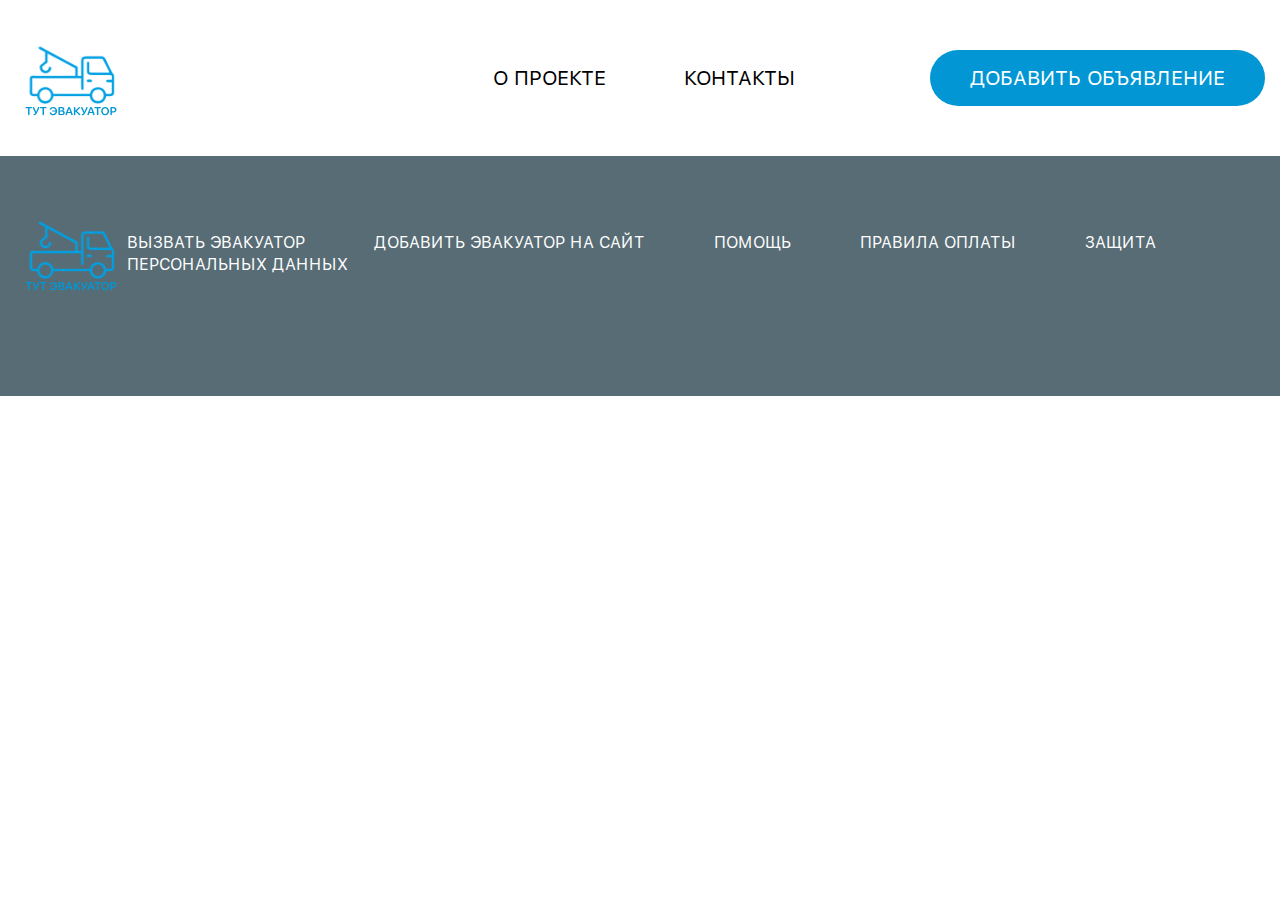
==== advertisement.html @ 6f5e9602 "Finished with index.html file" ====
<!DOCTYPE html>
<html lang="ru">

<head>
	<title>ТУТ ЭВАКУАТОР</title>
	<meta http-equiv="Content-type" content="text/html;charset=UTF-8" />
	<meta name="format-detection" content="telephone=no">
	<meta http-equiv="X-UA-Compatible" content="IE=edge">
	<link rel="stylesheet" href="https://cdn.jsdelivr.net/npm/swiper@10/swiper-bundle.min.css" />
	<link rel="stylesheet" href="css/style.css" />
	<!-- <link rel="icon" href="img/" type="image/x-icon"> -->
	<meta name="viewport" content="width=device-width, initial-scale=1.0, maximum-scale=1.0, user-scalable=0" />
</head>

<body>
	<div class="wrapper">
		<header class="header">
			<div class="header_container">
				<div class="header__content">
					<a href="./index.html"><img class="header__logo" src="./assets/img/Logo.svg"></img></a>
					<div class="header__menu menu">
						<div class="menu__icon icon-menu">
							<a href="##"><span>о проекте</span></a>
							<a href="##"><span>контакты</span></a>
						</div>
						<nav class="menu__body">
							<ul class="menu__list">
								<li><a href="##" style="text-transform: uppercase;" class="menu__link">о проекте</a></li>
								<li><a href="##" style="text-transform: uppercase;" class="menu__link">контакты</a></li>
							</ul>
						</nav>
						<a href="##" style="text-transform: uppercase;" class="default__btn header__btn">Добавить
							объявление</a>
					</div>
				</div>
			</div>
		</header>
		<main class="main">

		</main>
		<footer class="footer">
			<div class="footer__content __container">
				<img src="./assets/img/Logo.svg" alt="Logotype">
				<nav>
					<a href="##">Вызвать эвакуатор</a>
					<a href="##">Добавить эвакуатор на сайт</a>
					<a href="##">Помощь</a>
					<a href="##">Правила оплаты</a>
					<a href="##">Защита персональных данных</a>
				</nav>
			</div>
		</footer>
	</div>
	<!-- Подключаем Swiper -->
	<script src="https://cdn.jsdelivr.net/npm/swiper@10/swiper-bundle.min.js"></script>
	<!-- Подключаем файл JS скриптов -->
	<script src="./js/script.js"></script>
	<!-- <script src="js/headerSwiper.js"></script> -->
</body>

</html>
---- css/style.css ----
@charset "UTF-8";
/*Обнуление*/
* {
  padding: 0;
  margin: 0;
  border: 0;
}

*, *:before, *:after {
  box-sizing: border-box;
}

:focus, :active {
  outline: none;
}

a:focus, a:active {
  outline: none;
}

nav, footer, header, aside {
  display: block;
}

html, body {
  height: 100%;
  width: 100%;
  font-size: 100%;
  line-height: 1;
  font-size: 14px;
  -ms-text-size-adjust: 100%;
  -moz-text-size-adjust: 100%;
  -webkit-text-size-adjust: 100%;
}

input, button, textarea {
  font-family: inherit;
}

input::-ms-clear {
  display: none;
}

button {
  cursor: pointer;
}

button::-moz-focus-inner {
  padding: 0;
  border: 0;
}

a, a:visited {
  text-decoration: none;
}

a:hover {
  text-decoration: none;
}

ul li {
  list-style: none;
}

img {
  vertical-align: top;
}

h1, h2, h3, h4, h5, h6 {
  font-size: inherit;
  font-weight: inherit;
}

/*--------------------*/
:root {
  --white-color: #ffffff;
  --blue-color: #0297d4;
  --black-color: #000000;
  --yellow-color: #fff5cc;
  --grey-color: #f2f4f8;
  --lightblue-color: #36acde;
  --darkblue-color: #077aa9;
  --bluetext-color: #6ad3ff;
  --darkgreen-color: #586c75;
  --grey-background: #f5f5f5;
}

.header_container {
  position: relative;
  top: 0;
  left: 0;
  max-width: 1720px;
  margin: 0 auto;
  padding: 0 15px;
  background-color: var(--white-color);
}

.header__content {
  display: flex;
  height: 156px;
  align-items: center;
  justify-content: space-between;
}

.header__logo {
  cursor: pointer;
}

.menu {
  display: flex;
  align-items: center;
  gap: 135px;
}

.menu__icon {
  display: none;
}

.menu__list {
  display: flex;
}
.menu__list :not(:last-child) {
  margin-right: 78px;
}

.menu__link {
  color: var(--black-color);
  font-size: 20px;
  font-weight: 400;
  line-height: 120%;
  text-transform: uppercase;
}

.default__btn {
  background-color: var(--blue-color);
  color: var(--white-color);
  padding: 16px 36px;
  height: 56px;
  width: 335px;
  text-transform: uppercase;
  font-size: 20px;
  line-height: 120%;
  border: none;
  text-align: center;
  border-radius: 50px;
  transition: background-color 0.3s ease 0s;
}

.default__btn:hover {
  background-color: var(--lightblue-color);
}

.default__btn:focus:active {
  background-color: var(--darkblue-color);
}

:root {
  --white-color: #ffffff;
  --blue-color: #0297d4;
  --black-color: #000000;
  --yellow-color: #fff5cc;
  --grey-color: #f2f4f8;
  --lightblue-color: #36acde;
  --darkblue-color: #077aa9;
  --bluetext-color: #6ad3ff;
  --darkgreen-color: #586c75;
  --grey-background: #f5f5f5;
}

.footer {
  background-color: var(--darkgreen-color);
  height: 240px;
  padding-top: 41px;
}

.footer__content {
  display: flex;
  align-items: center;
  justify-content: space-between;
}
.footer__content > nav > a:not(:last-child) {
  margin-right: 63px;
}
.footer__content > nav > a {
  color: var(--white-color);
  font-size: 16px;
  font-weight: 400;
  line-height: 118.75%;
  text-transform: uppercase;
}

:root {
  --white-color: #ffffff;
  --blue-color: #0297d4;
  --black-color: #000000;
  --yellow-color: #fff5cc;
  --grey-color: #f2f4f8;
  --lightblue-color: #36acde;
  --darkblue-color: #077aa9;
  --bluetext-color: #6ad3ff;
  --darkgreen-color: #586c75;
  --grey-background: #f5f5f5;
}

[class*=__container] {
  max-width: 1430px;
  margin: 0 auto;
  padding: 0 15px;
}

body._lock {
  overflow: hidden;
}

.wrapper {
  overflow: hidden;
  display: flex;
  flex-direction: column;
  min-height: 100%;
}

body {
  font-family: SFProText;
  font-size: 20px;
}

:root {
  --white-color: #ffffff;
  --blue-color: #0297d4;
  --black-color: #000000;
  --yellow-color: #fff5cc;
  --grey-color: #f2f4f8;
  --lightblue-color: #36acde;
  --darkblue-color: #077aa9;
  --bluetext-color: #6ad3ff;
  --darkgreen-color: #586c75;
  --grey-background: #f5f5f5;
}

.banner {
  background-color: var(--grey-background);
}

.banner-bg {
  position: relative;
  height: 142px;
  width: 100%;
  background-color: var(--darkgreen-color);
}
.banner-bg span {
  text-decoration: underline;
  color: var(--bluetext-color);
}

.banner-bg h1 {
  position: absolute;
  width: 100%;
  height: 100%;
  top: 0;
  left: 0;
  color: var(--white-color);
  font-size: 50px;
  line-height: 120%;
  letter-spacing: 0%;
  font-weight: 600;
  display: flex;
  justify-content: center;
  align-items: center;
}

.banner-bg_bottom,
.banner-bg_top {
  background-position: center;
  background-size: contain;
  background-repeat: repeat;
  height: 71px;
  width: 100%;
}

.banner-bg_top {
  background-image: url("../../assets/icon/truck1.png");
}

.banner-bg_bottom {
  background-image: url("../../assets/icon/truck2.png");
}

.banner__content {
  padding: 90px 0 80px 0;
}

.banner__list {
  list-style-type: none;
}
.banner__list > li:not(:last-child) {
  margin-bottom: 44px;
}

.banner__list-item {
  width: 100%;
  height: 526px;
  background-color: var(--white-color);
  border: none;
  border-radius: 20px;
  box-shadow: 2px 2px 10px 2px rgba(39, 52, 58, 0.15);
  padding: 40px 48px;
  display: flex;
  flex-direction: column;
  gap: 28px;
}
.banner__list-item p {
  color: var(--black-color);
  font-size: 32px;
  font-weight: 600;
  line-height: 118.75%;
}
.banner__list-item span {
  color: var(--black-color);
  font-size: 20px;
  font-weight: 400;
  line-height: 120%;
}

.banner__block {
  display: flex;
  gap: 28px;
}

.ev-param {
  list-style-type: none;
}
.ev-param > li:not(:last-child) {
  margin-bottom: 12px;
}

.ev-param-item {
  display: flex;
  justify-content: space-between;
  align-items: center;
  height: 56px;
  width: 498px;
  padding: 16px 20px;
  background-color: var(--grey-color);
  border: none;
  border-radius: 10px;
}
.ev-param-item span {
  color: #777777;
  font-size: 20px;
  font-weight: 400;
  line-height: 120%;
}
.ev-param-item span:last-child {
  font-weight: 600;
}

.banner__btn-block {
  width: 100%;
  display: flex;
  flex-direction: column;
}
.banner__btn-block a {
  display: flex;
  justify-content: center;
  gap: 12px;
  align-items: center;
}
.banner__btn-block > a:nth-child(2) {
  gap: 8px;
}

.banner-btn:not(:last-child) {
  margin-bottom: 12px;
}

.banner__btn-block a:nth-child(2) {
  margin-bottom: 21px;
}

.banner__stop {
  background-color: var(--yellow-color);
  border: none;
  border-radius: 10px;
  height: 92px;
  display: flex;
  flex-direction: column;
  gap: 12px;
  padding: 16px 20px;
  margin-bottom: 21px;
}
.banner__stop > span:nth-child(1) {
  display: flex;
  gap: 8px;
  align-items: center;
  color: #777777;
  font-weight: 400;
  line-height: 120%;
}
.banner__stop > span:nth-child(2) {
  color: #1b1e1f;
  font-weight: 400;
  line-height: 120%;
}

.ev-btn {
  background-color: inherit;
  border-radius: 50px;
  box-sizing: border-box;
  height: 69px;
  border: 1px solid var(--blue-color);
  padding: 16px 36px;
  display: flex;
  flex-direction: column;
  text-align: center;
  gap: 4px;
  transition: all 0.3s ease 0s;
}
.ev-btn > span:first-child {
  color: var(--blue-color);
  font-size: 12px;
  font-weight: 500;
  line-height: 116.6666666667%;
}
.ev-btn > span:last-child {
  color: var(--blue-color);
  font-size: 16px;
  font-weight: 400;
  text-decoration-line: underline;
  line-height: 118.75%;
}

.ev-btn:hover {
  background-color: var(--blue-color);
}
.ev-btn:hover span {
  color: var(--white-color);
}

.ev-btn:focus:active {
  background-color: var(--darkblue-color);
}
.ev-btn:focus:active span {
  color: var(--white-color);
}

.banner__page-list {
  margin-top: 60px;
  display: flex;
  justify-content: center;
}
.banner__page-list a {
  width: 52px;
  height: 52px;
  border-radius: 6px;
  border: 1px solid var(--blue-color);
  color: var(--blue-color);
  font-size: 26px;
  font-weight: 600;
  line-height: 119.2307692308%;
  text-align: center;
  text-transform: uppercase;
  padding: 10px;
}
.banner__page-list a > li {
  display: flex;
  justify-content: center;
}
.banner__page-list a:not(:last-child) {
  margin-right: 18px;
}
.banner__page-list a:nth-child(1) {
  background-color: var(--blue-color);
  color: var(--white-color);
}
.banner__page-list a:last-child {
  padding: 13px 10px 10px 10px;
}

.callCheaply__banner {
  position: relative;
}

.banner-info {
  position: absolute;
  height: 100%;
  top: 0;
  left: 50%;
  transform: translate(-50%, 0%);
  display: flex;
  min-width: 1430px;
  justify-content: center;
  align-items: center;
}
.banner-info p {
  color: var(--white-color);
  font-size: 40px;
  font-weight: 600;
  line-height: 120%;
  margin: 0 121px 0 11px;
}

.callCheaply__container {
  padding: 95px 15px 69px 15px;
}

.callCheaply__content {
  display: flex;
  justify-content: space-between;
}

.callCheaply__block-text {
  max-width: 698px;
}

.block-text {
  display: flex;
  flex-direction: column;
  gap: 48px;
  align-items: center;
  padding: 10px 0;
}

.block-text__title {
  color: var(--dark-color);
  font-size: 40px;
  font-weight: 600;
  line-height: 120%;
}

.block-text__text {
  font-weight: 400;
  font-size: 26px;
  line-height: 119.2307692308%;
}

.needToKnow {
  background-color: var(--yellow-color);
}

.needToKnow__container {
  padding: 100px 15px;
}

.needToKnow__content {
  display: flex;
  flex-direction: column;
}
.needToKnow__content h2 {
  color: var(--dark-color);
  font-size: 40px;
  font-weight: 600;
  line-height: 120%;
  margin-bottom: 48px;
}

.needToKnow__images {
  display: flex;
  width: 1055px;
  justify-content: space-between;
  margin: 0 auto;
  margin-bottom: 32px;
}

.needToKnow__blocktext {
  display: flex;
  gap: 40px;
}
.needToKnow__blocktext > p {
  width: 680px;
  font-size: 26px;
  font-weight: 400;
  line-height: 119.2307692308%;
}

.price {
  background-color: #f3f6f9;
}

.price__container {
  padding-top: 100px;
  padding-bottom: 100px;
}

.price__content {
  display: flex;
  flex-direction: column;
}
.price__content h2 {
  color: var(--dark-color);
  font-size: 40px;
  font-weight: 600;
  line-height: 120%;
  margin-bottom: 48px;
}
.price__content p {
  color: var(--dark-color);
  font-size: 26px;
  font-weight: 400;
  line-height: 119.2307692308%;
  margin-bottom: 105px;
}
.price__content p > span {
  font-weight: 600;
  font-size: 26px;
  line-height: 1px;
}

.price__block-columns {
  display: flex;
  gap: 24px;
}

.price__column-block {
  position: relative;
  width: 332px;
  height: 271px;
  background-color: var(--blue-color);
  border-radius: 20px;
  padding: 31px 20px 70px 20px;
  display: flex;
  flex-direction: column;
  gap: 17px;
  z-index: 10;
}
.price__column-block h3 {
  color: var(--white-color);
  font-size: 20px;
  font-weight: 600;
  line-height: 120%;
  text-align: center;
}
.price__column-block p {
  color: var(--white-color);
  font-size: 18px;
  font-weight: 400;
  line-height: 116.6666666667%;
  text-align: center;
}

.price-column canvas {
  position: absolute;
  width: 100%;
  z-index: -1;
  height: 100%;
  top: -75px;
  left: 50%;
  transform: translate(-50%, 0);
  background-image: url("../../assets/icon/1.svg");
  background-repeat: no-repeat;
  background-position: center 20%;
  background-size: auto;
  width: 149px;
  height: 149px;
  border-radius: 50%;
  background-color: var(--blue-color);
}

.block-canvas-2 canvas {
  background-image: url("../../assets/icon/2.svg");
}

.block-canvas-3 canvas {
  background-image: url("../../assets/icon/3.svg");
}

.block-canvas-4 canvas {
  background-image: url("../../assets/icon/4.svg");
}

.advantages {
  position: relative;
}

.advantages__container {
  padding-top: 100px;
}

.advantages__content {
  display: flex;
  flex-direction: column;
}

.advantages__title {
  color: var(--dark-color);
  font-size: 40px;
  font-weight: 600;
  line-height: 120%;
  margin-bottom: 48px;
}

.advantages__blocktext {
  display: flex;
  margin-bottom: 100px;
}

.advantages__ls {
  max-width: 804px;
}

.advantages__subtitle {
  color: var(--dark-color);
  font-size: 24px;
  font-weight: 400;
  line-height: 119.2307692308%;
  margin-bottom: 32px;
}
.advantages__subtitle > span {
  font-size: 26px;
  font-weight: 600;
  line-height: 119.2307692308%;
}

.advantages__list {
  padding-left: 45px;
}

.advantages__list li {
  list-style-image: url("../../assets/icon/Done.svg");
}

.advantages__list-item {
  color: var(--dark-color);
  font-size: 22px;
  font-weight: 400;
  line-height: 119.2307692308%;
}
.advantages__list-item:not(:last-child) {
  margin-bottom: 32px;
}

.advantages__ticket-block {
  display: flex;
  justify-content: space-between;
}
.advantages__ticket-block > li {
  padding: 48px;
  background-color: var(--yellow-color);
  width: 684px;
  height: 593px;
  display: flex;
  flex-direction: column;
  border: none;
  border-radius: 20px;
}
.advantages__ticket-block > li > p {
  color: var(--dark-color);
  font-size: 26px;
  font-weight: 600;
  line-height: 119.2307692308%;
  margin-bottom: 32px;
}
.advantages__ticket-block > li > span {
  color: var(--dark-color);
  font-size: 26px;
  font-weight: 400;
  line-height: 119.2307692308%;
}

.weight {
  margin-top: -163px;
  background-color: #f3f6f9;
  padding-bottom: 100px;
}

.weight__container {
  padding-top: 263px;
}

.weight__title {
  color: var(--dark-color);
  font-size: 40px;
  font-weight: 600;
  line-height: 120%;
  margin-bottom: 48px;
}

.weight__subtitle {
  color: var(--dark-color);
  font-size: 26px;
  font-weight: 400;
  line-height: 119.2307692308%;
  margin-bottom: 32px;
}
.weight__subtitle > span {
  font-weight: 600;
}

.swiper {
  max-width: 1400px;
  margin: 0 auto;
  height: 720px;
}

.swiper-slide {
  max-width: 684px;
  height: 682px;
  background-color: var(--white-color);
  padding: 40px;
  border: none;
  border-radius: 20px;
  display: flex;
  flex-direction: column;
  gap: 20px;
}
.swiper-slide > p {
  color: var(--dark-color);
  font-size: 20px;
  font-weight: 600;
  line-height: 120%;
}
.swiper-slide > img {
  width: 604px;
  height: 322px;
}
.swiper-slide > span {
  color: var(--dark-color);
  font-size: 20px;
  font-weight: 400;
  line-height: 120%;
}

.swiper-horizontal > .swiper-pagination-bullets,
.swiper-pagination-bullets.swiper-pagination-horizontal,
.swiper-pagination-custom,
.swiper-pagination-fraction {
  bottom: var(--swiper-pagination-bottom, 0px);
}

.answer {
  background-color: var(--yellow-color);
}

.answer__content {
  display: flex;
  flex-direction: column;
}

.answer__block-top {
  display: flex;
}
.answer__block-top > img {
  flex: 1 0 100%;
}

.answer__blocktext {
  margin-top: 80px;
  flex: 1 0 50%;
}
.answer__blocktext > p {
  max-width: 644px;
  color: var(--dark-color);
  font-size: 24px;
  font-weight: 400;
  line-height: 119.2307692308%;
  margin-bottom: 32px;
}

.answer__title {
  max-width: 644px;
  color: var(--dark-color);
  font-size: 40px;
  font-weight: 700;
  line-height: 120%;
  margin-bottom: 32px;
}

.answer__list {
  padding-left: 45px;
}

.answer__list li {
  list-style-image: url("../../assets/icon/Done.svg");
}

.answer__list-item {
  max-width: 631px;
  font-size: 24px;
  font-weight: 400;
  line-height: 129.1666666667%;
}
.answer__list-item:not(:last-child) {
  margin-bottom: 32px;
}

.answer__block-bottom {
  display: flex;
}
.answer__block-bottom > img {
  flex: 0 1 auto;
}

.bottom-ls {
  display: flex;
  justify-content: flex-end;
  flex: 0 1 50%;
}
.bottom-ls > img {
  margin-left: -100px;
}

.answer__title-2 {
  width: 644px;
}

.bottom-rs {
  max-width: 644px;
  padding-top: 60px;
  padding-left: 56px;
  flex: 0 1 50%;
}
.bottom-rs > p {
  font-size: 24px;
  font-weight: 500;
  line-height: 31px;
  margin-bottom: 24px;
}

.faq {
  background-color: #f3f6f9;
}

.faq__container {
  padding-top: 106px;
  padding-bottom: 100px;
}

.faq__content {
  width: 100%;
}

.tabs__items {
  display: flex;
}

.tabs__item {
  height: 78px;
  width: 275px;
  border-radius: 20px 20px 0px 0px;
  display: flex;
  justify-content: center;
  align-items: center;
  color: var(--dark-color);
  font-size: 28px;
  font-weight: 400;
  line-height: 135.7142857143%;
}
.tabs__item > span {
  position: relative;
  z-index: 2;
}

.tabs__body {
  padding: 48px 60px 60px 60px;
  background-color: var(--white-color);
  border-radius: 0px 20px 20px 20px;
}

.tabs__block {
  position: relative;
  display: none;
  background-color: var(--white-color);
}
.tabs__block:target {
  display: block;
}
.tabs__block::before {
  content: "";
  height: 78px;
  width: 275px;
  position: absolute;
  top: -126px;
  border-radius: 20px 20px 0px 0px;
}
.tabs__block:nth-child(1)::before {
  background-color: var(--white-color);
  left: -60px;
}
.tabs__block:nth-child(2)::before {
  background-color: var(--white-color);
  left: 216px;
}
.tabs__block > span:last-child {
  font-size: 22px;
  font-weight: 400;
  line-height: 119.2307692308%;
}

.faq__title {
  color: var(--dark-color);
  font-size: 40px;
  font-weight: 600;
  line-height: 120%;
  margin-bottom: 32px;
}

.faq__subtitle {
  color: var(--dark-color);
  font-size: 22px;
  font-weight: 400;
  line-height: 119.2307692308%;
  margin-bottom: 28px;
}
.faq__subtitle > span {
  font-weight: 600;
}

.faq__list li {
  list-style-image: url("../../assets/icon/Done.svg");
  margin-bottom: 29px;
}

.faq__list-item {
  margin-left: 45px;
}
.faq__list-item:not(:last-child) {
  margin-bottom: 17px;
}

.faq__textblock {
  color: var(--dark-color);
  font-size: 22px;
  font-weight: 400;
  line-height: 119.2307692308%;
  margin-bottom: 28px;
}
.faq__textblock > span {
  font-weight: 600;
}

.item-how-list {
  margin: 0px;
  padding-left: 45px;
  line-height: 31px;
}

.item-how-list:not(:last-child) {
  margin-bottom: 24px;
}

.choose-1 {
  background-image: url("../../assets/icon/num1.svg");
  background-repeat: no-repeat;
  background-size: contain;
  background-position: left center;
}

.choose-2 {
  background-image: url("../../assets/icon/num2.svg");
  background-repeat: no-repeat;
  background-size: contain;
  background-position: left center;
}

.choose-3 {
  background-image: url("../../assets/icon/num3.svg");
  background-repeat: no-repeat;
  background-size: contain;
  background-position: left center;
}

.choose-4 {
  background-image: url("../../assets/icon/num4.svg");
  background-repeat: no-repeat;
  background-size: auto;
  background-position: left top;
}

.choose-5 {
  background-image: url("../../assets/icon/num5.svg");
  background-repeat: no-repeat;
  background-size: contain;
  background-position: left center;
}

.choose-6 {
  background-image: url("../../assets/icon/num6.svg");
  background-repeat: no-repeat;
  background-size: contain;
  background-position: left center;
}

.choose-7 {
  background-image: url("../../assets/icon/num7.svg");
  background-repeat: no-repeat;
  background-size: contain;
  background-position: left center;
}

@font-face {
  font-family: "SFProRounded";
  src: url("../../assets/fonts/SF-Pro-Rounded-Semibold.woff2") format("woff2");
  font-style: normal;
  font-weight: 600;
}
@font-face {
  font-family: "SFProText";
  src: url("../../assets/fonts/SF-Pro-Text-Regular.woff2") format("woff2");
  font-style: normal;
  font-weight: 400;
}
@font-face {
  font-family: "SFProText";
  src: url("../../assets/fonts/SF-Pro-Text-Medium.woff2") format("woff2");
  font-style: normal;
  font-weight: 500;
}
@font-face {
  font-family: "SFProText";
  src: url("../../assets/fonts/SF-Pro-Text-Semibold.woff2") format("woff2");
  font-style: normal;
  font-weight: 600;
}
@font-face {
  font-family: "SFProText";
  src: url("../../assets/fonts/SF-Pro-Text-Bold.woff2") format("woff2");
  font-style: normal;
  font-weight: 700;
}
:root {
  --white-color: #ffffff;
  --blue-color: #0297d4;
  --black-color: #000000;
  --yellow-color: #fff5cc;
  --grey-color: #f2f4f8;
  --lightblue-color: #36acde;
  --darkblue-color: #077aa9;
  --bluetext-color: #6ad3ff;
  --darkgreen-color: #586c75;
  --grey-background: #f5f5f5;
}
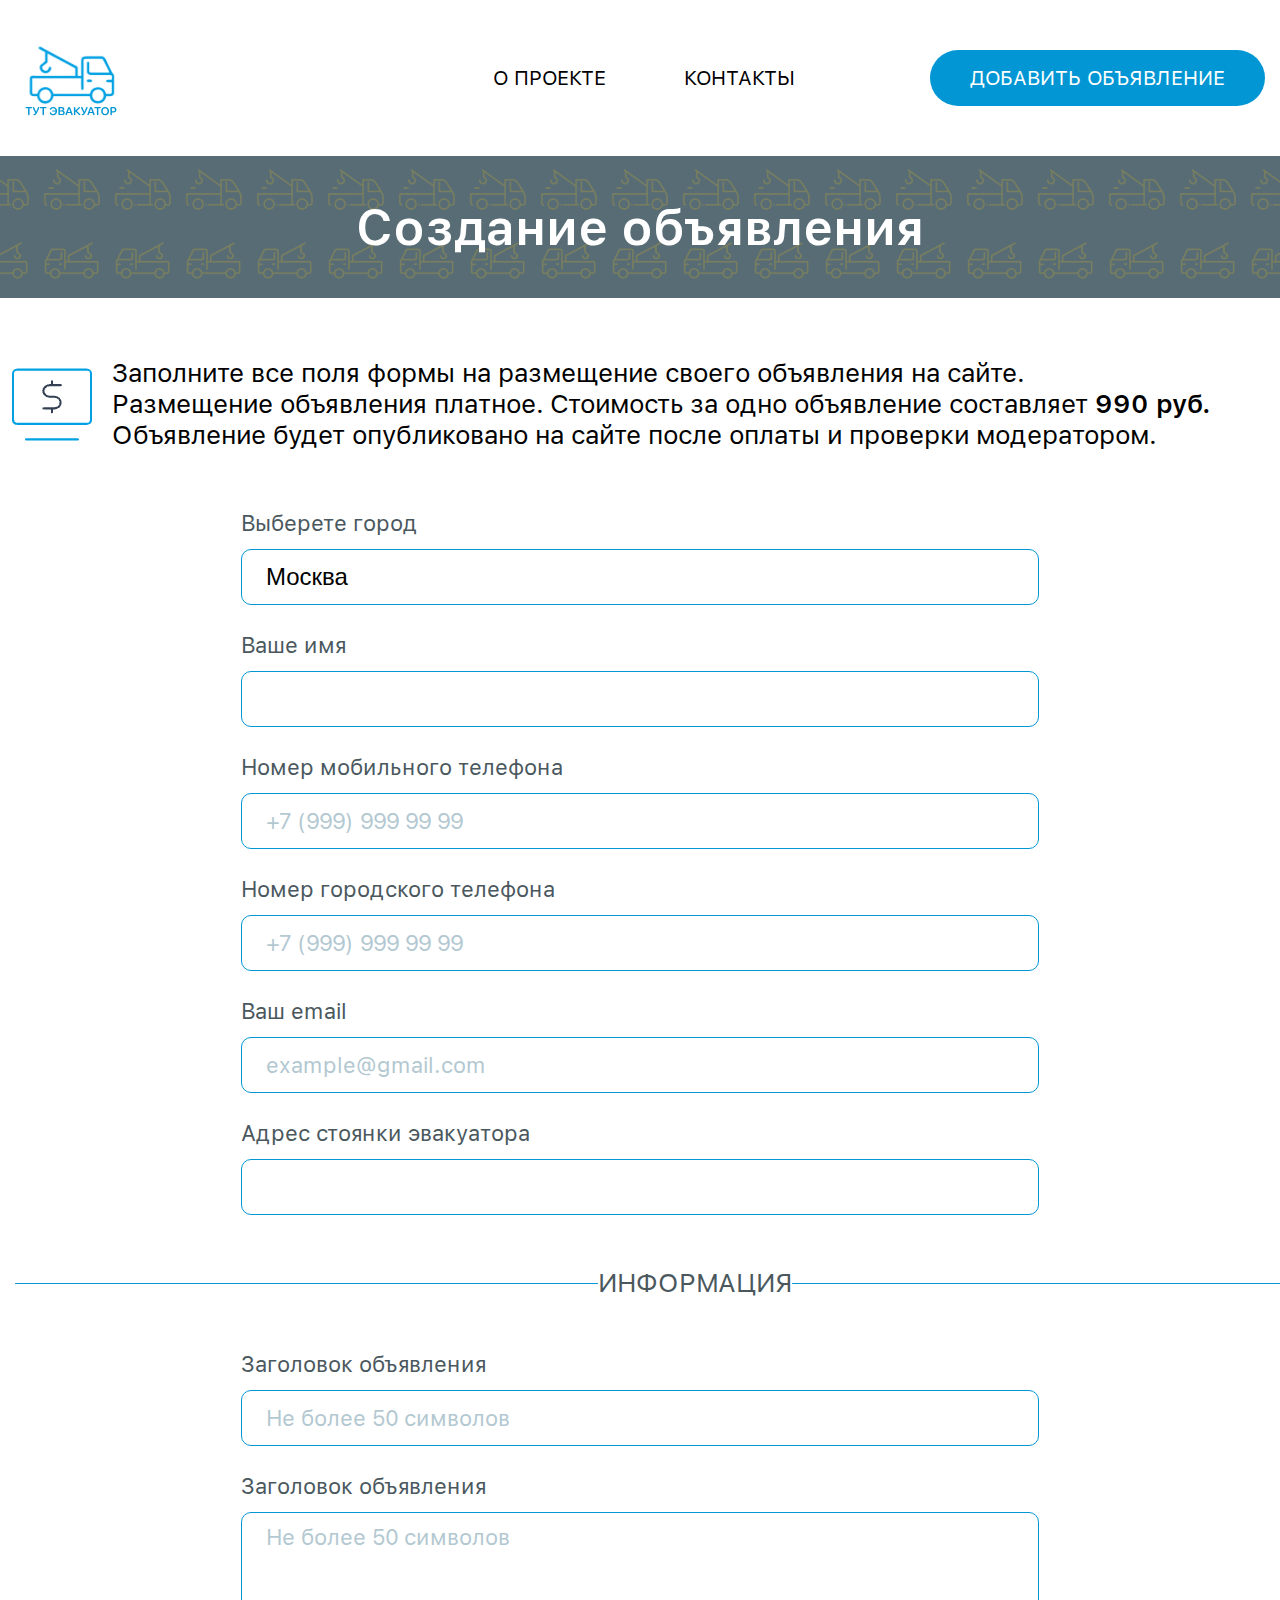
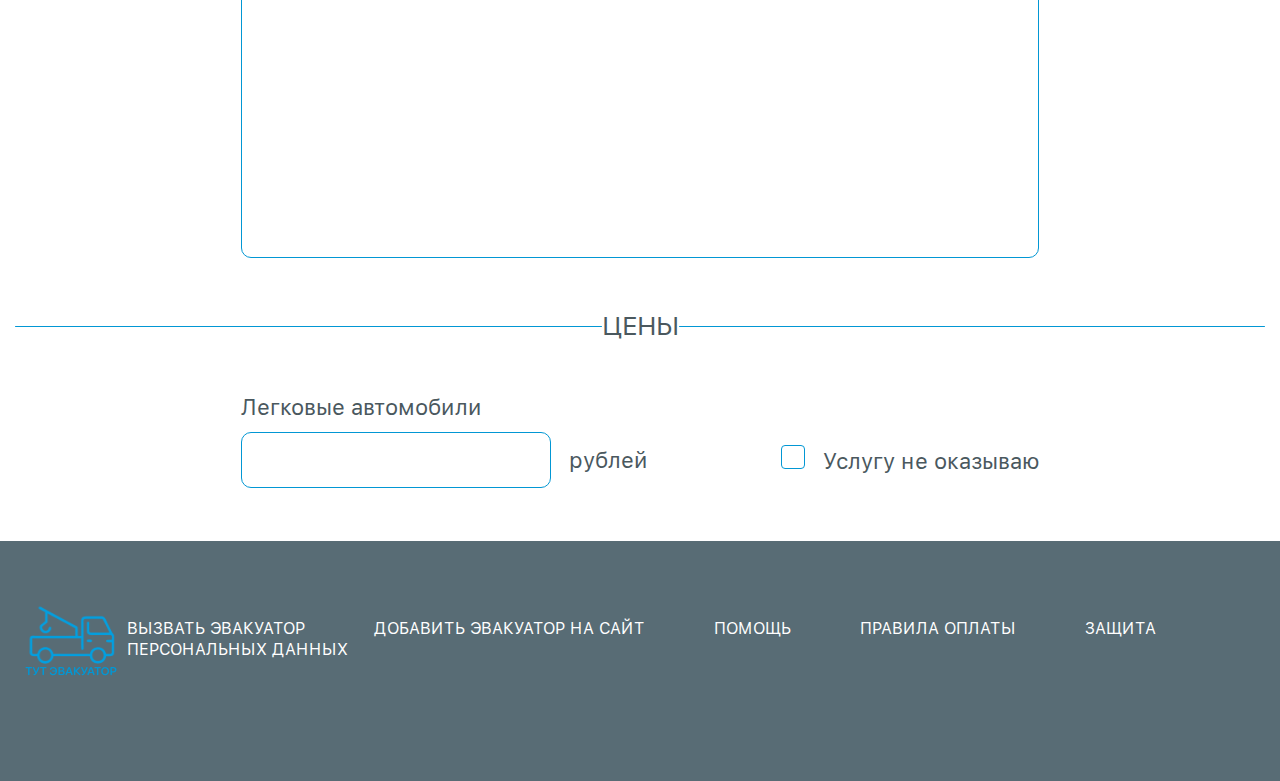
==== commit 3f4170f5: "Work with second page" ====
--- a/advertisement.html
+++ b/advertisement.html
@@ -36,7 +36,91 @@
 			</div>
 		</header>
 		<main class="main">
-
+			<section class="form">
+				<div class="banner-bg">
+					<div class="banner-bg_top"></div>
+					<div class="banner-bg_bottom"></div>
+					<h2>Создание объявления</h2>
+				</div>
+				<div class="form__info __container">
+					<img src="./assets/icon/marketeq_money-alt-1.png" alt="info_image">
+					<p>
+						Заполните все поля формы на размещение своего объявления на сайте. <br>
+						Размещение объявления платное. Стоимость за одно объявление составляет <span>990 руб.</span><br>
+						Объявление будет опубликовано на сайте после оплаты и проверки модератором.
+					</p>
+				</div>
+				<form action="#" id="form" class="form__body &_container">
+					<div class="form__item">
+						<label for="formCity" class="form__label">Выберете город</label>
+						<select id="formCity" type="text" aria-valuenow="Москва" name="city" class="form__input">
+							<option value="Москва">Москва</option>
+							<option value="Пермь">Пермь</option>
+						</select>
+					</div>
+					<div class="form__item">
+						<label for="formName" class="form__label">Ваше имя</label>
+						<input id="formName" type="text" name="name" class="form__input _req" required>
+					</div>
+					<div class="form__item">
+						<label for="formNum" class="form__label">Номер мобильного телефона</label>
+						<input id="formNum" placeholder="+7 (999) 999 99 99" type="number" name="telephone"
+							class="form__input _req" required>
+					</div>
+					<div class="form__item">
+						<label for="formNumCity" class="form__label">Номер городского телефона</label>
+						<input id="formNumCity" placeholder="+7 (999) 999 99 99" type="number" name="telephone"
+							class="form__input _req" required>
+					</div>
+					<div class="form__item">
+						<label for="formEmail" class="form__label">Ваш email</label>
+						<input id="formEmail" placeholder="example@gmail.com" type="email" name="email"
+							class="form__input _req _email" required>
+					</div>
+					<div class="form__item">
+						<label for="formAdress" class="form__label">Адрес стоянки эвакуатора</label>
+						<input id="formAdress" type="text" name="adress" class="form__input _req" required>
+					</div>
+					<!-- <button type="submit" class="form__button">Отправить</button> -->
+				</form>
+				<div class="hr-bar __container">
+					<img src="./assets/icon/Vector 4.svg" alt="Vector 4">
+					<span>ИНФОРМАЦИЯ</span>
+					<img src="./assets/icon/Vector 4.svg" alt="Vector 4">
+				</div>
+				<form action="#" id="form" class="form__body &_container">
+					<div class="form__item">
+						<label for="formTitle" class="form__label">Заголовок объявления</label>
+						<input id="formTitle" placeholder="Не более 50 символов" type="text" name="title"
+							class="form__input _req" required>
+					</div>
+					<div class="form__item">
+						<label for="formTextarea" class="form__label">Заголовок объявления</label>
+						<textarea name="textarea" placeholder="Не более 50 символов" id="formTextarea"
+							class="form__textarea _req" required></textarea>
+					</div>
+				</form>
+				<div class="hr-bar __container">
+					<img src="./assets/icon/Vector 4.svg" style="width: 640px;" alt="Vector 4">
+					<span>ЦЕНЫ</span>
+					<img src="./assets/icon/Vector 4.svg" style="width: 640px;" alt="Vector 4">
+				</div>
+				<form action="#" id="form" class="form__body &_container">
+					<div class="form__item">
+						<label for="formName" class="form__label">Легковые автомобили</label>
+						<div class="price__item-col">
+							<div>
+								<input id="formName" type="text" name="name" class="form__input _req" required>
+								<span>рублей</span>
+							</div>
+							<div>
+								<input type="checkbox">
+								<span>Услугу не оказываю</span>
+							</div>
+						</div>
+					</div>
+				</form>
+			</section>
 		</main>
 		<footer class="footer">
 			<div class="footer__content __container">
--- a/css/style.css
+++ b/css/style.css
@@ -208,6 +208,12 @@
   padding: 0 15px;
 }
 
+[class*="&_container"] {
+  max-width: 828px;
+  margin: 0 auto;
+  padding: 0 15px;
+}
+
 body._lock {
   overflow: hidden;
 }
@@ -252,7 +258,8 @@
   color: var(--bluetext-color);
 }
 
-.banner-bg h1 {
+.banner-bg h1,
+.banner-bg h2 {
   position: absolute;
   width: 100%;
   height: 100%;
@@ -1086,6 +1093,176 @@
   background-position: left center;
 }
 
+.form__info {
+  padding: 60px 0;
+  margin: 0 auto;
+  display: flex;
+  align-items: center;
+  gap: 8px;
+}
+.form__info > p {
+  color: var(--dark-color);
+  font-size: 26px;
+  font-weight: 400;
+  line-height: 119.2307692308%;
+}
+.form__info > p > span {
+  font-weight: 600;
+}
+
+.form__body {
+  display: flex;
+  flex-direction: column;
+  gap: 28px;
+  margin-bottom: 53px;
+}
+
+.form__item {
+  display: flex;
+  flex-direction: column;
+  gap: 12px;
+}
+.form__item > select {
+  font-size: 24px;
+  font-weight: 400;
+  line-height: 119.2307692308%;
+  text-align: left;
+  background-repeat: no-repeat;
+  background-position: right center;
+}
+.form__item > select > option {
+  font-size: 26px;
+  font-weight: 400;
+  line-height: 119.2307692308%;
+  text-align: left;
+}
+
+select {
+  -webkit-appearance: none;
+     -moz-appearance: none;
+          appearance: none;
+  padding-right: 20px;
+}
+
+select::-ms-expand {
+  display: none;
+}
+
+.form__label {
+  color: #4a585e;
+  font-size: 22px;
+  font-weight: 400;
+  line-height: 118.1818181818%;
+  text-align: left;
+}
+
+.form__input {
+  box-sizing: border-box;
+  border: 0.5px solid var(--blue-color);
+  border-radius: 10px;
+  background: var(--white-color);
+  padding: 12px 24px;
+  height: 56px;
+  font-size: 22px;
+}
+.form__input::-moz-placeholder {
+  color: #b3c8d1;
+  font-size: 22px;
+  font-weight: 400;
+  line-height: 140.9090909091%;
+  text-align: left;
+}
+.form__input::placeholder {
+  color: #b3c8d1;
+  font-size: 22px;
+  font-weight: 400;
+  line-height: 140.9090909091%;
+  text-align: left;
+}
+
+input::-webkit-outer-spin-button,
+input::-webkit-inner-spin-button {
+  -webkit-appearance: none;
+  margin: 0;
+}
+
+.hr-bar {
+  display: flex;
+  justify-content: space-between;
+  margin-bottom: 53px;
+}
+.hr-bar > hr {
+  border: 1px solid var(--blue-color);
+  max-width: 582px;
+}
+.hr-bar > span {
+  color: #4a585e;
+  font-size: 26px;
+  font-weight: 400;
+  line-height: 119.2307692308%;
+}
+
+textarea {
+  resize: none;
+}
+
+.form__textarea {
+  box-sizing: border-box;
+  border: 0.5px solid var(--blue-color);
+  border-radius: 10px;
+  background: var(--white-color);
+  width: 798px;
+  height: 346px;
+  font-size: 26px;
+  padding: 11px 24px 12px 24px;
+}
+.form__textarea::-moz-placeholder {
+  color: #b3c8d1;
+  font-size: 22px;
+  font-weight: 400;
+  line-height: 119.2307692308%;
+}
+.form__textarea::placeholder {
+  color: #b3c8d1;
+  font-size: 22px;
+  font-weight: 400;
+  line-height: 119.2307692308%;
+}
+
+.price__item-col {
+  display: flex;
+  align-items: center;
+  justify-content: space-between;
+}
+.price__item-col > input {
+  width: 322px;
+}
+.price__item-col > div > span {
+  margin-left: 12px;
+  color: #4a585e;
+  font-size: 22px;
+  font-weight: 400;
+  line-height: 118.1818181818%;
+}
+.price__item-col > div > input[type=checkbox] {
+  width: 24px;
+  height: 24px;
+  -moz-appearance: none;
+       appearance: none;
+  -webkit-appearance: none;
+  background-color: initial;
+  border: 1px solid var(--blue-color);
+  border-radius: 4px;
+  cursor: pointer;
+  position: relative;
+}
+.price__item-col > div > input[type=checkbox]:checked::after {
+  content: url("../../assets/icon/checked.svg");
+  position: absolute;
+  left: 3px;
+  top: 4px;
+}
+
 @font-face {
   font-family: "SFProRounded";
   src: url("../../assets/fonts/SF-Pro-Rounded-Semibold.woff2") format("woff2");
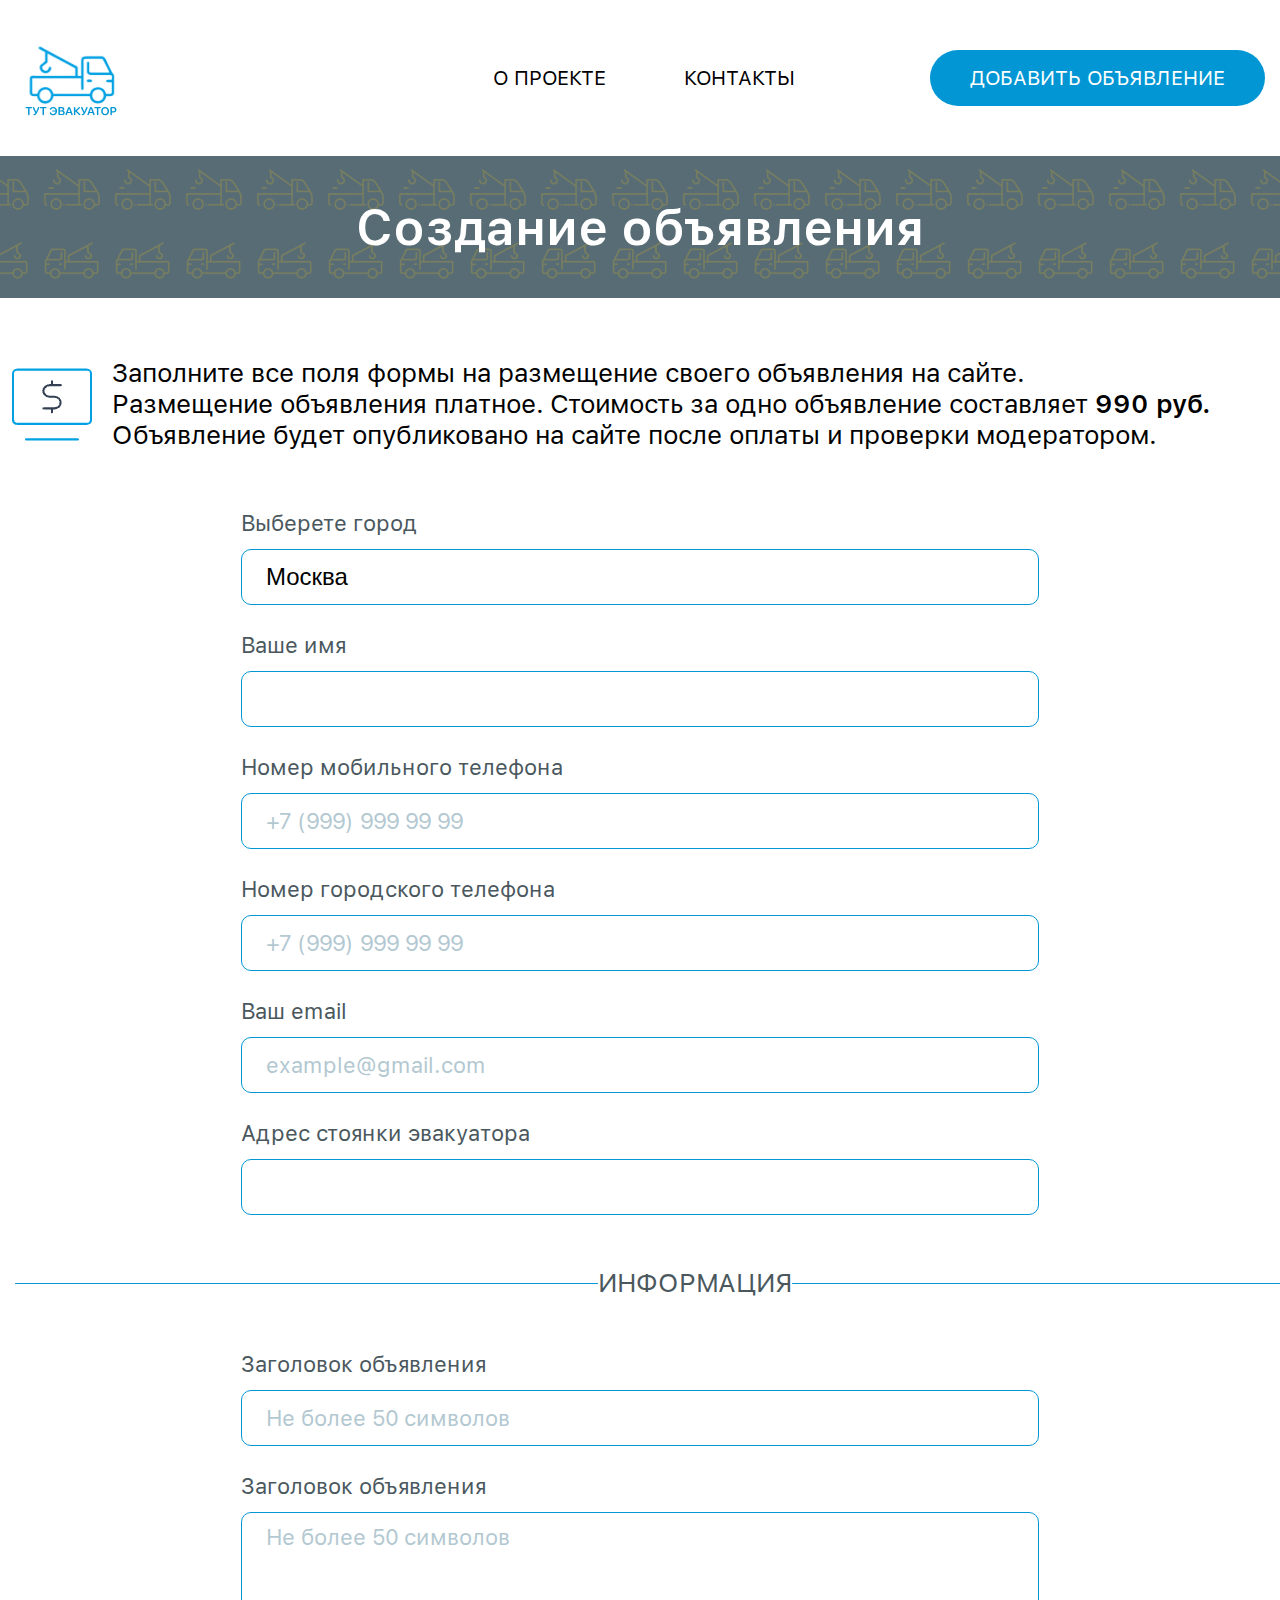
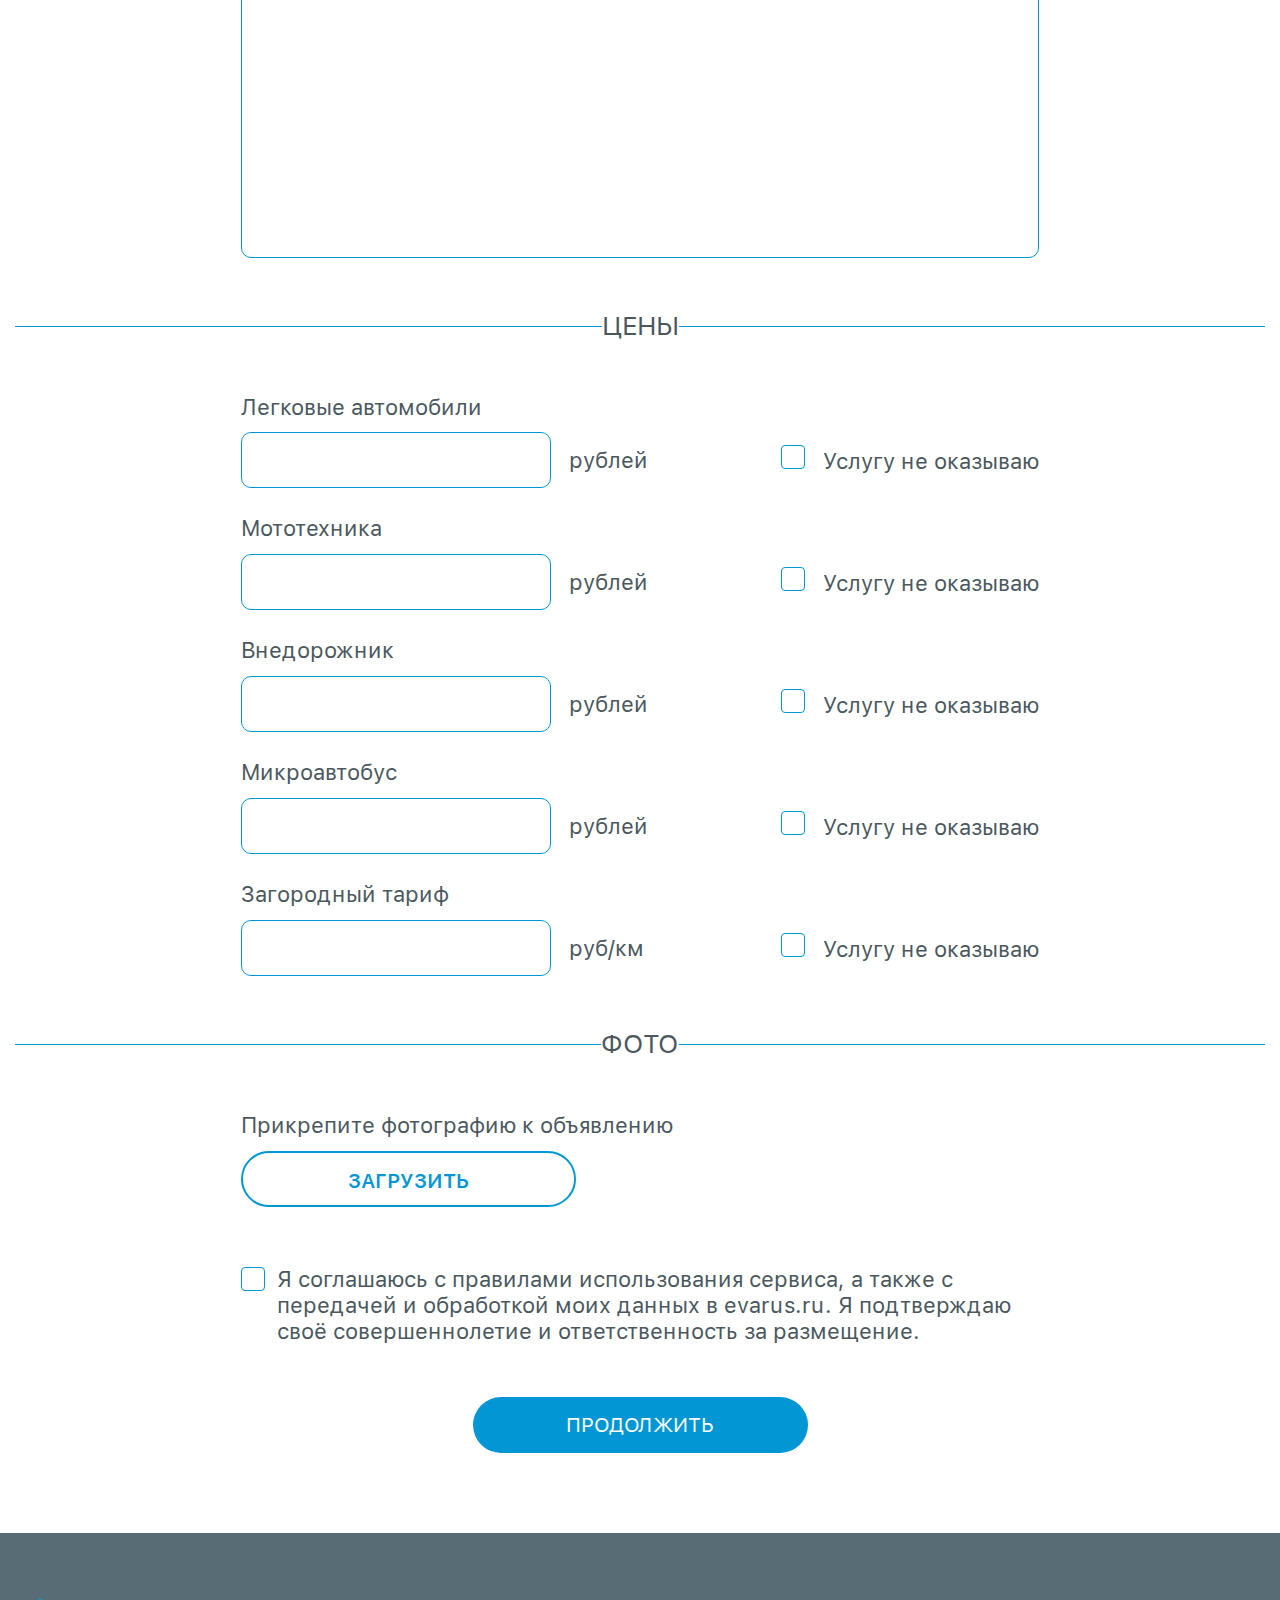
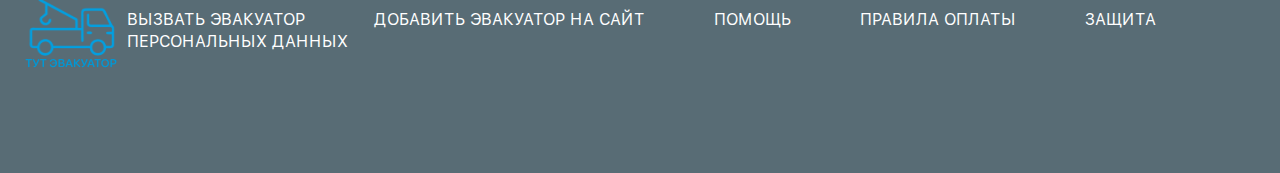
==== commit 9479d5ba: "Finished with advertisement page" ====
--- a/advertisement.html
+++ b/advertisement.html
@@ -81,7 +81,6 @@
 						<label for="formAdress" class="form__label">Адрес стоянки эвакуатора</label>
 						<input id="formAdress" type="text" name="adress" class="form__input _req" required>
 					</div>
-					<!-- <button type="submit" class="form__button">Отправить</button> -->
 				</form>
 				<div class="hr-bar __container">
 					<img src="./assets/icon/Vector 4.svg" alt="Vector 4">
@@ -110,15 +109,95 @@
 						<label for="formName" class="form__label">Легковые автомобили</label>
 						<div class="price__item-col">
 							<div>
-								<input id="formName" type="text" name="name" class="form__input _req" required>
-								<span>рублей</span>
-							</div>
-							<div>
-								<input type="checkbox">
-								<span>Услугу не оказываю</span>
-							</div>
-						</div>
-					</div>
+								<input id="formName" type="number" name="name" class="form__input _req" required>
+								<span>рублей</span>
+							</div>
+							<div>
+								<input type="checkbox">
+								<span>Услугу не оказываю</span>
+							</div>
+						</div>
+					</div>
+					<div class="form__item">
+						<label for="formName" class="form__label">Мототехника</label>
+						<div class="price__item-col">
+							<div>
+								<input id="formName" type="number" name="name" class="form__input _req" required>
+								<span>рублей</span>
+							</div>
+							<div>
+								<input type="checkbox">
+								<span>Услугу не оказываю</span>
+							</div>
+						</div>
+					</div>
+					<div class="form__item">
+						<label for="formName" class="form__label">Внедорожник</label>
+						<div class="price__item-col">
+							<div>
+								<input id="formName" type="number" name="name" class="form__input _req" required>
+								<span>рублей</span>
+							</div>
+							<div>
+								<input type="checkbox">
+								<span>Услугу не оказываю</span>
+							</div>
+						</div>
+					</div>
+					<div class="form__item">
+						<label for="formName" class="form__label">Микроавтобус</label>
+						<div class="price__item-col">
+							<div>
+								<input id="formName" type="number" name="name" class="form__input _req" required>
+								<span>рублей</span>
+							</div>
+							<div>
+								<input type="checkbox">
+								<span>Услугу не оказываю</span>
+							</div>
+						</div>
+					</div>
+					<div class="form__item">
+						<label for="formName" class="form__label">Загородный тариф</label>
+						<div class="price__item-col">
+							<div>
+								<input id="formName" type="number" name="name" class="form__input _req" required>
+								<span>руб/км</span>
+							</div>
+							<div>
+								<input type="checkbox">
+								<span>Услугу не оказываю</span>
+							</div>
+						</div>
+					</div>
+				</form>
+				<div class="hr-bar __container">
+					<img src="./assets/icon/Vector 4.svg" style="width: 641px;" alt="Vector 4">
+					<span>ФОТО</span>
+					<img src="./assets/icon/Vector 4.svg" style="width: 641px;" alt="Vector 4">
+				</div>
+				<form action="#" id="form" class="form__body &_container">
+					<div class="form__item">
+						<label for="formPhoto" class="form__label">Прикрепите фотографию к объявлению</label>
+						<label for="file-upload" class="custom-file-upload">
+							Загрузить
+						</label>
+						<input id="file-upload" type="file" class="form__file">
+					</div>
+				</form>
+				<form action="#" id="form" class="form__body confirm-body &_container">
+					<div class="form__item item-confirm">
+						<div class="price__item-col">
+							<div>
+								<input type="checkbox" style="display: inline-flex;">
+							</div>
+						</div>
+						<span>
+							Я соглашаюсь с правилами использования сервиса, а также с передачей и обработкой моих данных в
+							evarus.ru. Я подтверждаю своё совершеннолетие и ответственность за размещение.
+						</span>
+					</div>
+					<button type="submit" href="##" class="default__btn advertisment__btn">Продолжить</button>
 				</form>
 			</section>
 		</main>
--- a/css/style.css
+++ b/css/style.css
@@ -1260,7 +1260,68 @@
   content: url("../../assets/icon/checked.svg");
   position: absolute;
   left: 3px;
-  top: 4px;
+  top: 2px;
+}
+
+input[type=file] {
+  width: 335px;
+  height: 56px;
+  box-sizing: border-box;
+  border: 2px solid var(--blue-color);
+  border-radius: 50px;
+  padding: 16px 36px;
+  background-color: inherit;
+  color: var(--blue-color);
+  font-size: 20px;
+  font-weight: 600;
+  line-height: 120%;
+  text-transform: uppercase;
+}
+
+input[type=file] {
+  display: none;
+}
+
+.custom-file-upload {
+  text-align: center;
+  width: 335px;
+  height: 56px;
+  box-sizing: border-box;
+  border: 2px solid var(--blue-color);
+  border-radius: 50px;
+  padding: 16px 36px;
+  background-color: inherit;
+  color: var(--blue-color);
+  font-size: 20px;
+  font-weight: 600;
+  line-height: 120%;
+  text-transform: uppercase;
+  cursor: pointer;
+  margin-bottom: 7px;
+}
+
+.item-confirm {
+  display: flex;
+  flex-direction: row;
+  align-items: flex-start;
+}
+.item-confirm > span {
+  color: #4a585e;
+  font-size: 22px;
+  font-weight: 400;
+  line-height: 118.1818181818%;
+}
+
+.confirm-body {
+  margin-bottom: 0;
+}
+
+.advertisment__btn {
+  display: flex;
+  justify-content: center;
+  margin: 0 auto;
+  margin-top: 24px;
+  margin-bottom: 80px;
 }
 
 @font-face {
